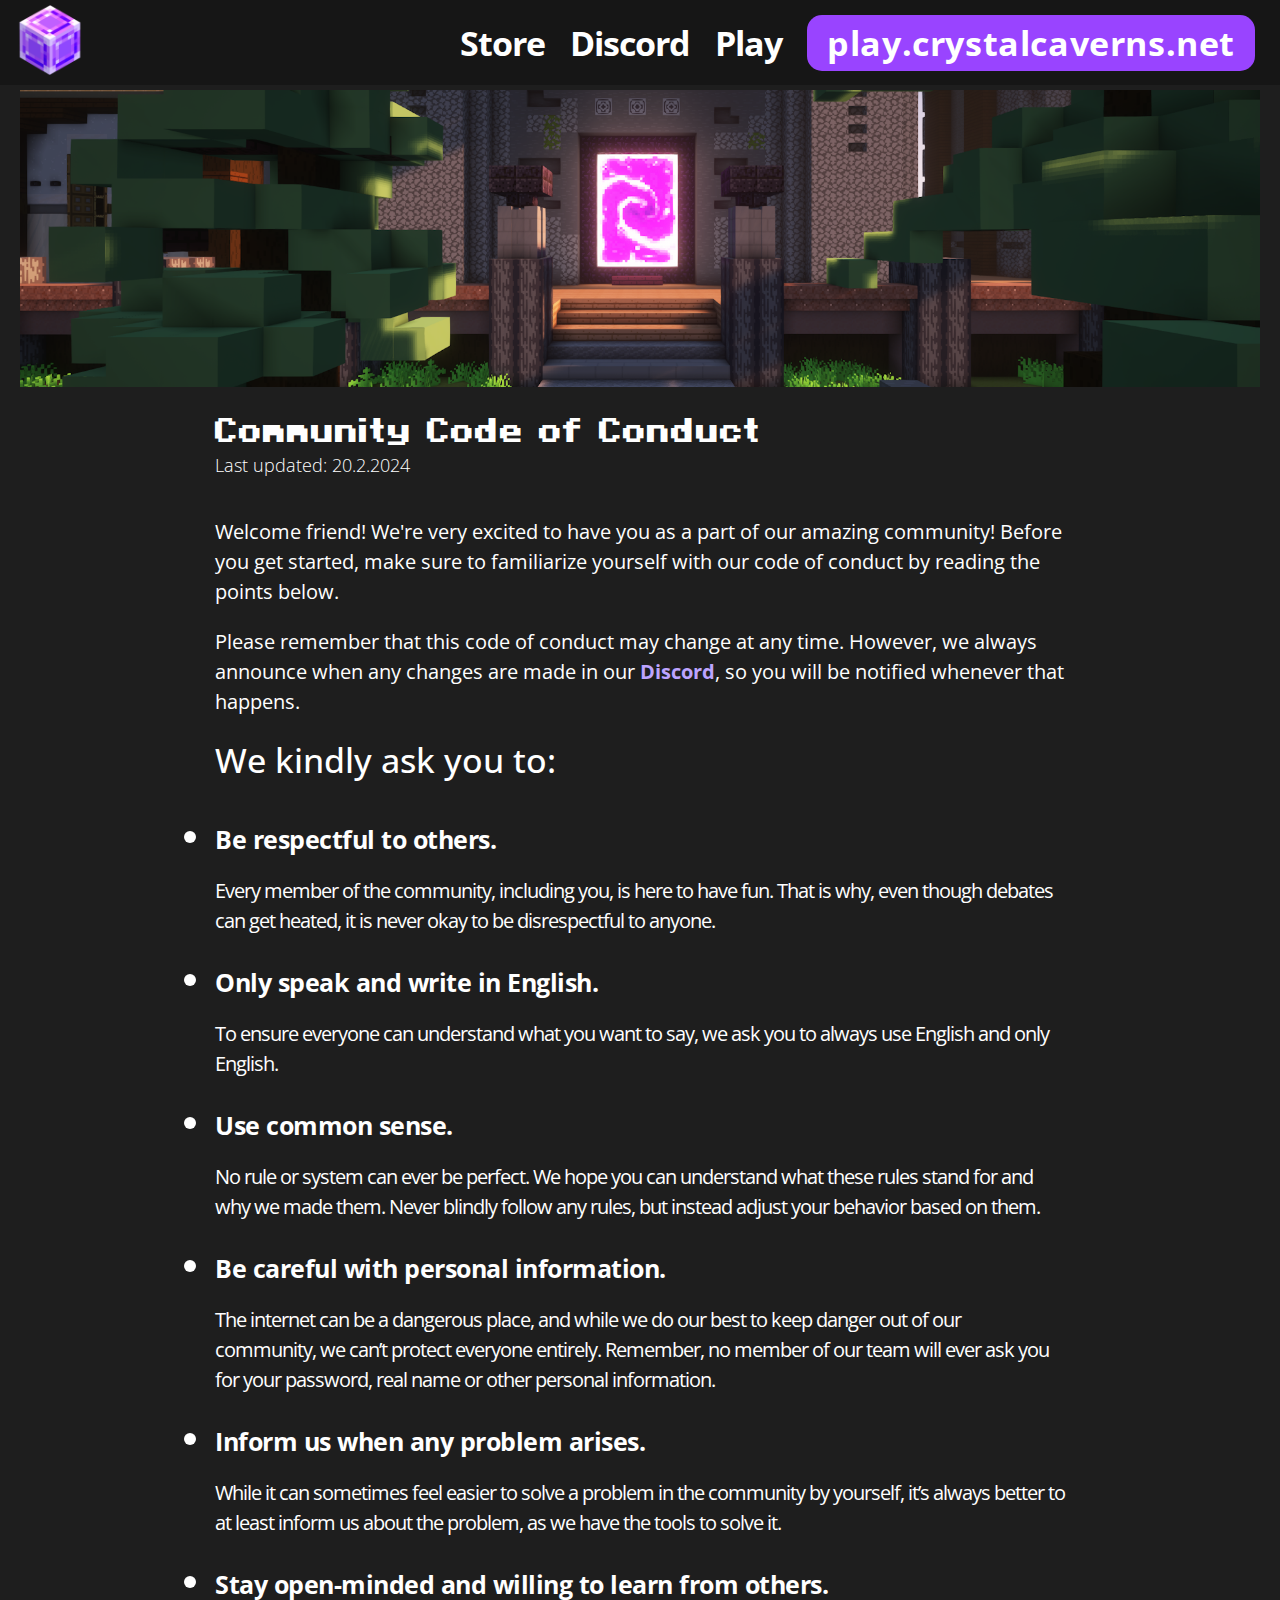
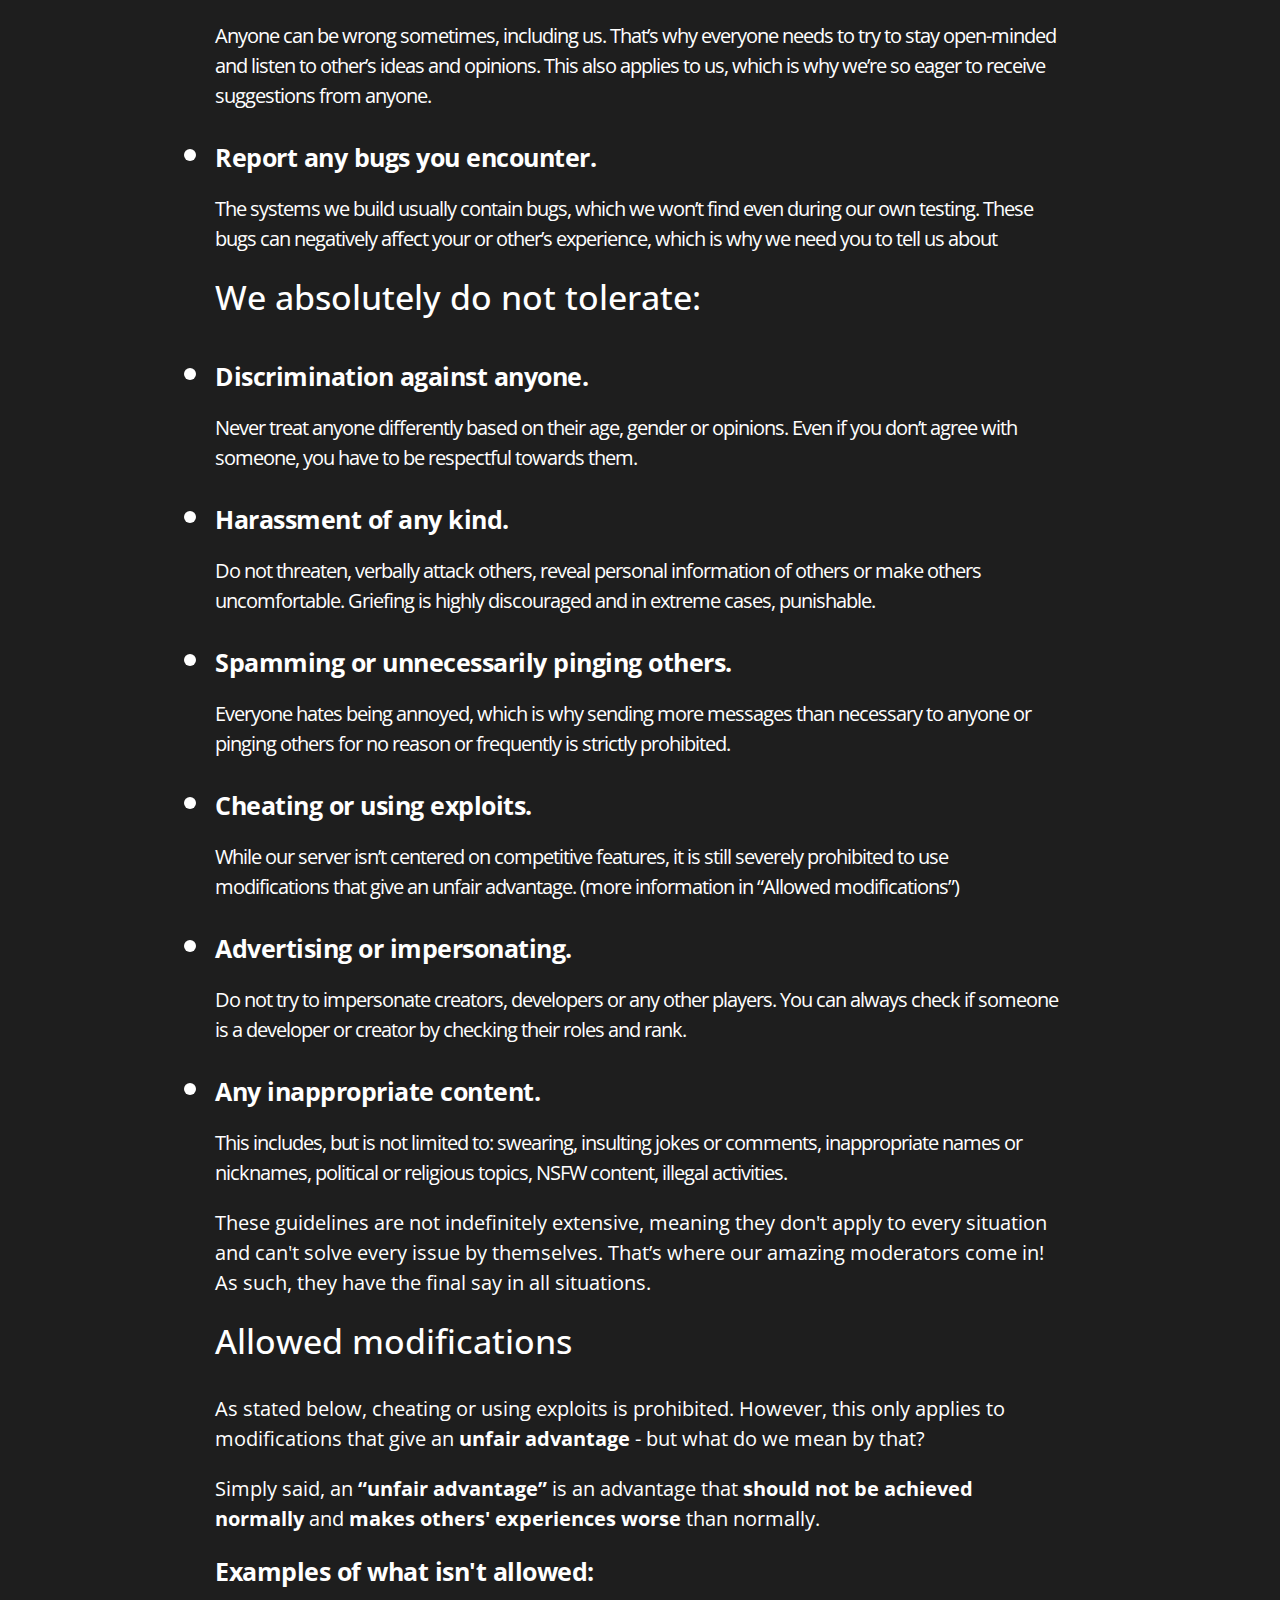
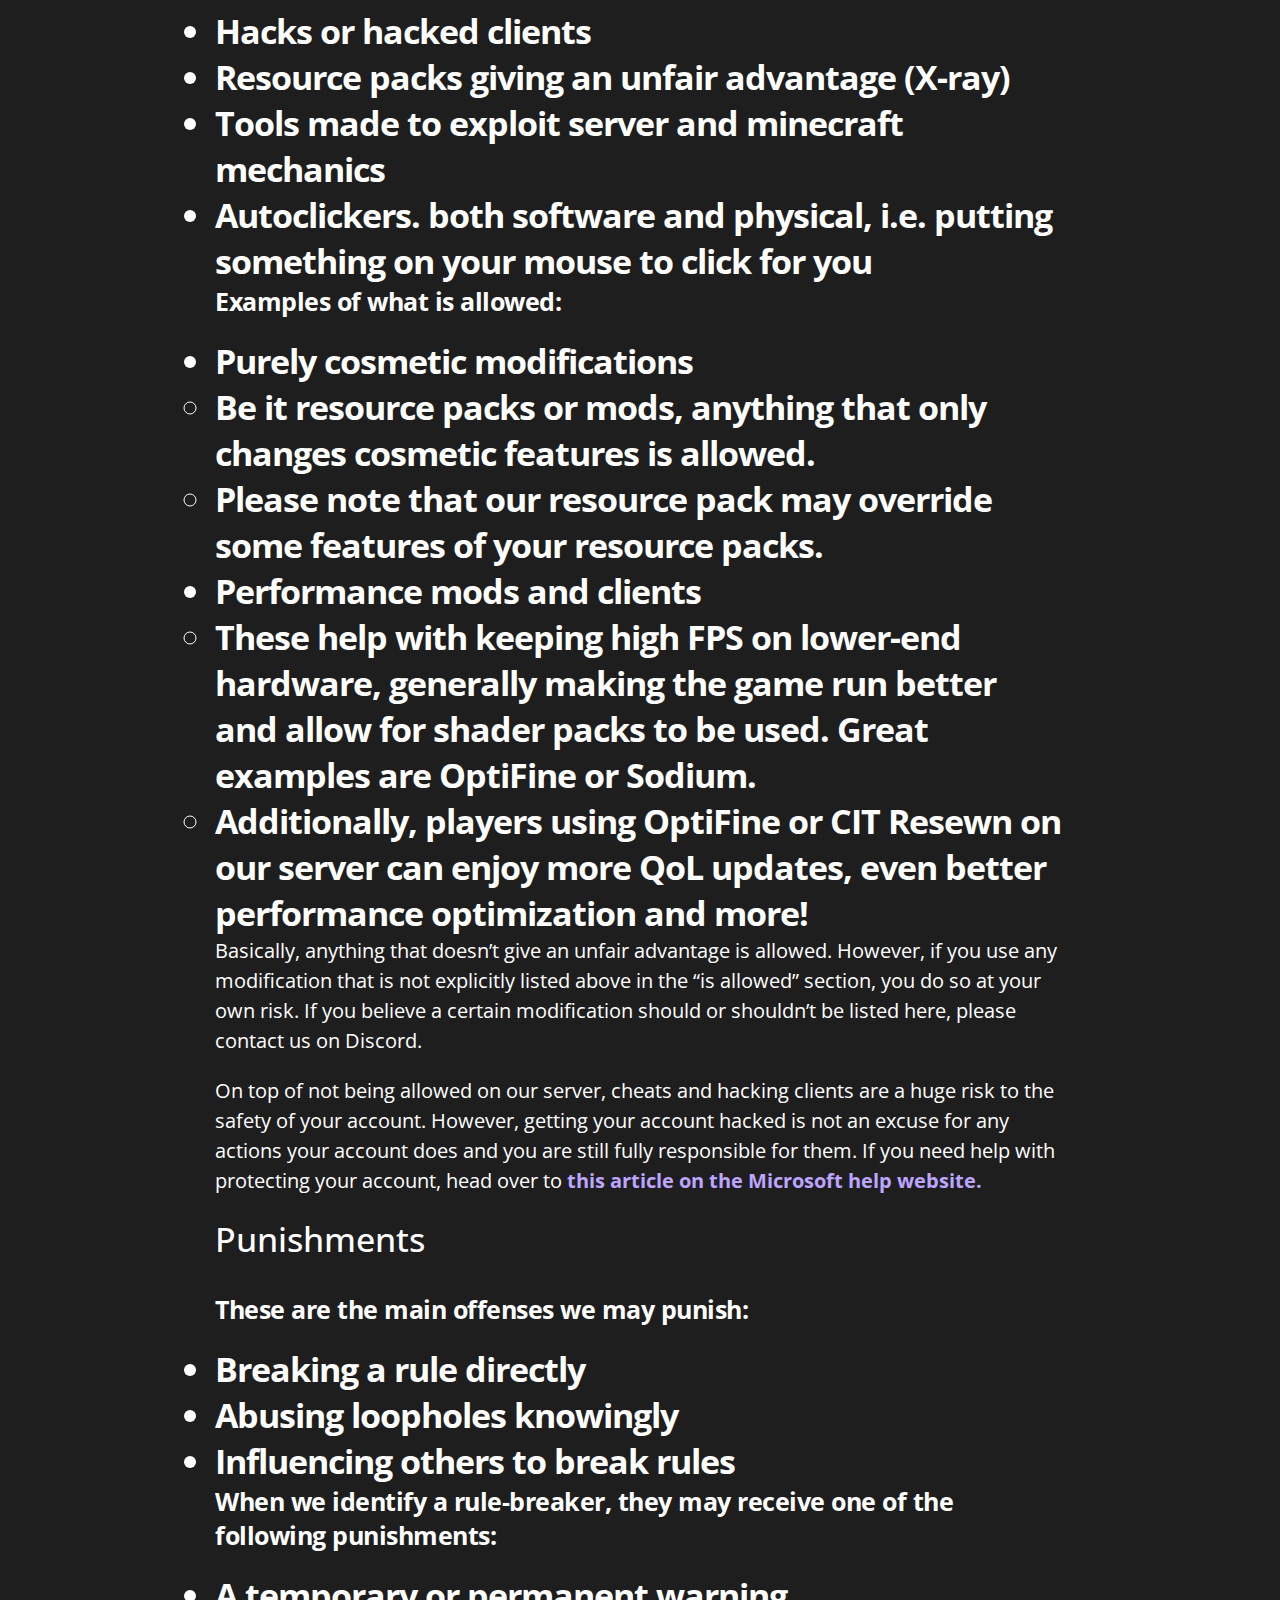
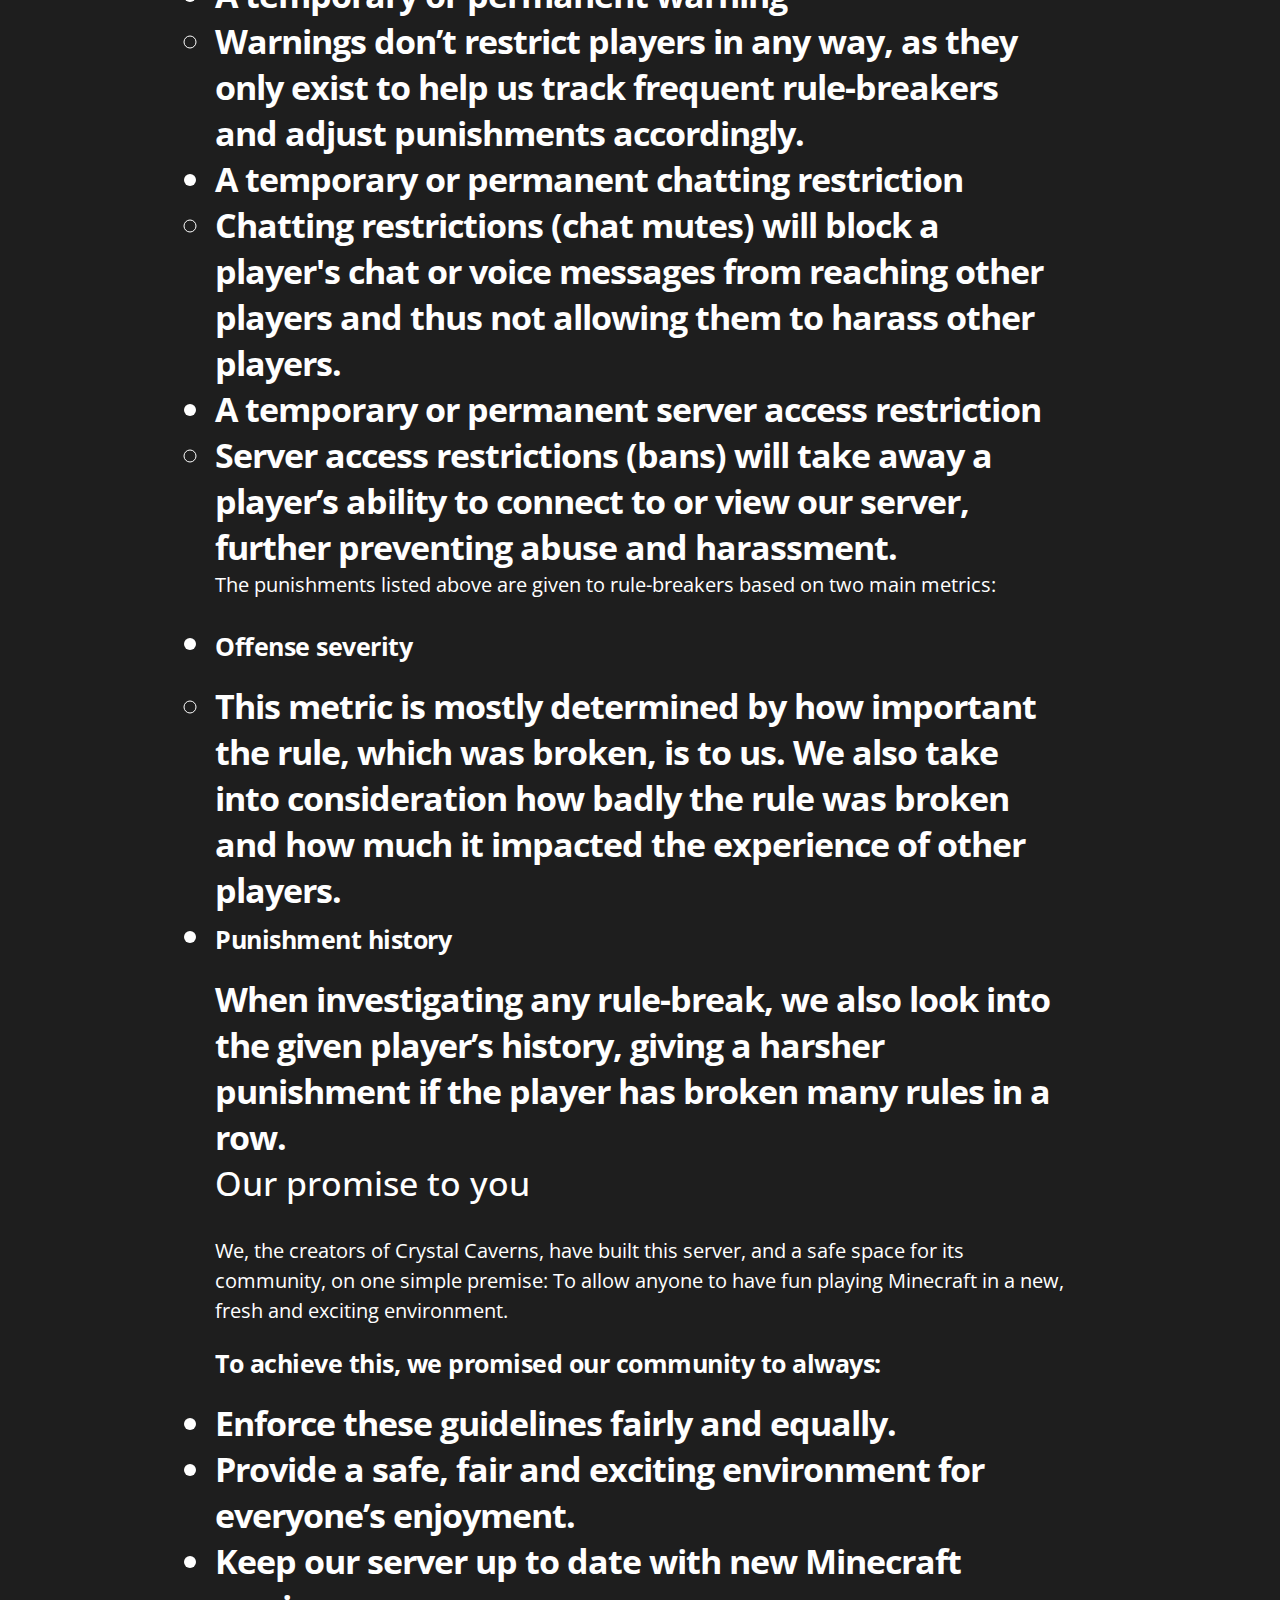
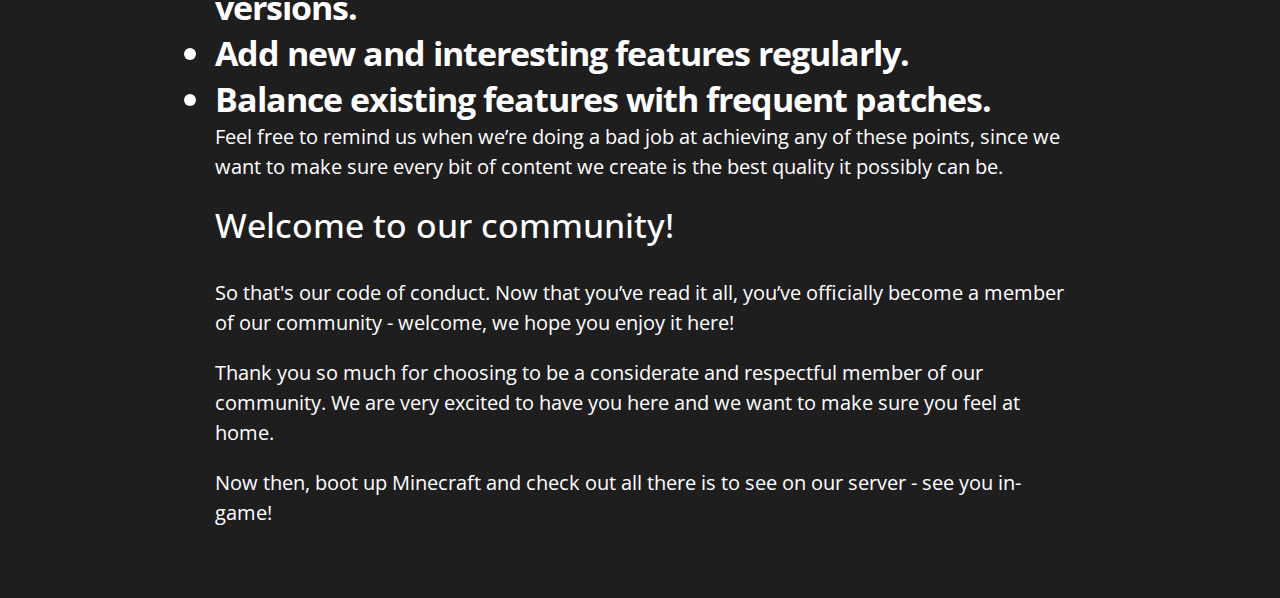
==== rules.html @ 0e547e4a "added rules which is the same as coc" ====
<!DOCTYPE html>
<html lang="en">
<head>
  <meta charset="UTF-8">
  <meta http-equiv="X-UA-Compatible" content="IE=edge">
  <meta name="viewport" content="width=device-width, initial-scale=1.0">
  <title>Crystal Caverns | Code of Conduct</title>
  <link rel="icon" type="image/x-icon" href="../assets/images/favicon-150-150-logo.png">

  <!-- CSS Links -->
  <link rel="stylesheet" href="css/header.css">
  <link rel="stylesheet" href="css/general.css">
  <link rel="stylesheet" href="css/news.css">
  <link rel="stylesheet" href="css/news-post.css">

</head>
<body>
  <header>
    <a class="logo" href="/"><img class="logo" alt="Crystal Caverns Logo" src="../assets/images/icon-logo.webp"></a>
    <nav  class="top-nav">
      <ul>
        <li class="nav-hide navbar"><a target="_blank" href="https://store.crystalcaverns.net">Store</a></li>
        <!-- <li class="nav-hide navbar"><a href="/">News</a></li> -->
        <li class="nav-hide navbar"><a target="_blank" href="https://discord.crystalcaverns.net">Discord</a></li>
        <!-- <li class="nav-hide navbar"><a href="">Roadmap</a></li> -->
        <li id="play-now" class="navbar"><a href="how-to-play.html">Play</a></li>
        <li id="ip">play.crystalcaverns.net</li>
      </ul>
    </nav>
  </header>
  <main>
    <img src="../assets/images/open-beta.webp" alt="Open beta is here!">
    <div class="title">
      <h1>Community Code of Conduct</h1>
      <h4>Last updated: 20.2.2024</h4>
    </div>
    <section class="article">
      <p>Welcome friend! We're very excited to have you as a part of our amazing community! Before you get started, make sure to familiarize yourself with our code of conduct by reading the points below.</p>
      <p class="callout">Please remember that this code of conduct may change at any time. However, we always announce when any changes are made in our <a href="https://discord.crystalcaverns.net">Discord</a>, so you will be notified whenever that happens.</p>
      <h2>We kindly ask you to:</h2>
      <ul>
        <li>
          <h3>Be respectful to others.</h3>
          <p>Every member of the community, including you, is here to have fun. That is why, even though debates can get heated, it is never okay to be disrespectful to anyone.
          </p>
        </li>
        <li>
          <h3>Only speak and write in English.</h3>
          <p>To ensure everyone can understand what you want to say, we ask you to always use English and only English.</p>
        </li>
        <li>
          <h3>Use common sense.</h3>
          <p>No rule or system can ever be perfect. We hope you can understand what these rules stand for and why we made them. Never blindly follow any rules, but instead adjust your behavior based on them.</p>
        </li>
        <li>
          <h3>Be careful with personal information.</h3>
          <p>The internet can be a dangerous place, and while we do our best to keep danger out of our community, we can’t protect everyone entirely. Remember, no member of our team will ever ask you for your password, real name or other personal information.</p>
        </li>
        <li>
          <h3>Inform us when any problem arises.</h3>
          <p>While it can sometimes feel easier to solve a problem in the community by yourself, it’s always better to at least inform us about the problem, as we have the tools to solve it.</p>
        </li>
        <li>
          <h3>Stay open-minded and willing to learn from others.</h3>
          <p>Anyone can be wrong sometimes, including us. That’s why everyone needs to try to stay open-minded and listen to other’s ideas and opinions. This also applies to us, which is why we’re so eager to receive suggestions from anyone.</p>
        </li>
        <li>
          <h3>Report any bugs you encounter.</h3>
          <p>The systems we build usually contain bugs, which we won’t find even during our own testing. These bugs can negatively affect your or other’s experience, which is why we need you to tell us about</p>
        </li>
      </ul>
      <h2>We absolutely do not tolerate:</h2>
      <ul>
        <li>
          <h3>Discrimination against anyone.</h3>
          <p>Never treat anyone differently based on their age, gender or opinions. Even if you don’t agree with someone, you have to be respectful towards them.</p>
        </li>
        <li>
          <h3>Harassment of any kind.</h3>
          <p>Do not threaten, verbally attack others, reveal personal information of others or make others uncomfortable. Griefing is highly discouraged and in extreme cases, punishable.</p>
        </li>
        <li>
          <h3>Spamming or unnecessarily pinging others.</h3>
          <p>Everyone hates being annoyed, which is why sending more messages than necessary to anyone or pinging others for no reason or frequently is strictly prohibited.</p>
        </li>
        <li>
          <h3>Cheating or using exploits.</h3>
          <p>While our server isn’t centered on competitive features, it is still severely prohibited to use modifications that give an unfair advantage. (more information in “Allowed modifications”)</p>
        </li>
        <li>
          <h3>Advertising or impersonating.</h3>
          <p>Do not try to impersonate creators, developers or any other players. You can always check if someone is a developer or creator by checking their roles and rank.</p>
        </li>
        <li>
          <h3>Any inappropriate content.</h3>
          <p>This includes, but is not limited to: swearing, insulting jokes or comments, inappropriate names or nicknames, political or religious topics, NSFW content, illegal activities.</p>
        </li>
      </ul>
      <p class="callout">These guidelines are not indefinitely extensive, meaning they don't apply to every situation and can't solve every issue by themselves. That’s where our amazing moderators come in! As such, they have the final say in all situations.</p>
      <h2>Allowed modifications</h2>
      <p>As stated below, cheating or using exploits is prohibited. However, this only applies to modifications that give an <strong>unfair advantage</strong> - but what do we mean by that? </p>
      <p>Simply said, an <strong>“unfair advantage”</strong> is an advantage that <strong>should not be achieved normally</strong> and <strong>makes others' experiences worse</strong> than normally.</p>

      <h3>Examples of what isn't allowed:</h3>
      <ul>
        <li>Hacks or hacked clients</li>
        <li>Resource packs giving an unfair advantage (X-ray)</li>
        <li>Tools made to exploit server and minecraft mechanics</li>
        <li>Autoclickers. both software and physical, i.e. putting something on your mouse to click for you</li>
      </ul>
      <h3>Examples of what is allowed:</h3>
      <ul>
        <li>
          Purely cosmetic modifications
          <ul>
            <li>Be it resource packs or mods, anything that only changes cosmetic features is allowed.
            </li>
            <li>Please note that our resource pack may override some features of your resource packs. 
            </li>
          </ul>
          <li>Performance mods and clients
            <ul>
              <li>These help with keeping high FPS on lower-end hardware, generally making the game run better and allow for shader packs to be used. Great examples are OptiFine or Sodium.                <li>Additionally, players using OptiFine or CIT Resewn on our server can enjoy more QoL updates, even better performance optimization and more!
                </li>
              </li>
            </ul>
          </li>
        </li>
      </ul>
      <p>Basically, anything that doesn’t give an unfair advantage is allowed. However, if you use any modification that is not explicitly listed above in the “is allowed” section, you do so at your own risk. If you believe a certain modification should or shouldn’t be listed here, please contact us on Discord.</p>
      <p class="callout">
        On top of not being allowed on our server, cheats and hacking clients are a huge risk to the safety of your account. However, getting your account hacked is not an excuse for any actions your account does and you are still fully responsible for them. If you need help with protecting your account, head over to <a href="https://support.xbox.com/en-US/help/account-profile/manage-account/compromised-account-solution">this article on the Microsoft help website.</a>
      </p>
      <h2>Punishments</h2>
      <h3>These are the main offenses we may punish:
      </h3>
      <ul>
        <li>Breaking a rule directly
        </li>
        <li>Abusing loopholes knowingly
        </li>
        <li>Influencing others to break rules
        </li>
      </ul>
      <h3>When we identify a rule-breaker, they may receive one of the following punishments:
      </h3>
      <ul>
        <li>A temporary or permanent warning
          <ul>
            <li>Warnings don’t restrict players in any way, as they only exist to help us track frequent rule-breakers and adjust punishments accordingly.
            </li>
          </ul>
        </li>
        <li>A temporary or permanent chatting restriction
          <ul>
            <li>Chatting restrictions (chat mutes) will block a player's chat or voice messages from reaching other players and thus not allowing them to harass other players.
            </li>
          </ul>
        </li>
        <li>A temporary or permanent server access restriction
          <ul>
            <li>Server access restrictions (bans) will take away a player’s ability to connect to or view our server, further preventing abuse and harassment.

            </li>
          </ul>
        </li>
      </ul>
      <p>The punishments listed above are given to rule-breakers based on two main metrics:
      </p>
      <ul>
        <li>
          <h3>Offense severity
          </h3>
          <ul>
            <li>This metric is mostly determined by how important the rule, which was broken, is to us. We also take into consideration how badly the rule was broken and how much it impacted the experience of other players.</li>
          </ul>
        </li>
        <li>
          <h3>Punishment history
          </h3>
          <ul>When investigating any rule-break, we also look into the given player’s history, giving a harsher punishment if the player has broken many rules in a row.
          </ul>
        </li>
      </ul>

      <h2>Our promise to you</h2>
      <p>We, the creators of Crystal Caverns, have built this server, and a safe space for its community, on one simple premise: To allow anyone to have fun playing Minecraft in a new, fresh and exciting environment.</p>

      <h3>To achieve this, we promised our community to always:</h3>
      <ul>
        <li>Enforce these guidelines fairly and equally.
        </li>
        <li>Provide a safe, fair and exciting environment for everyone’s enjoyment.
        </li>
        <li>Keep our server up to date with new Minecraft versions.</li>
        <li>Add new and interesting features regularly.
        </li>
        <li>Balance existing features with frequent patches.</li>
      </ul>
      <p class="callout">Feel free to remind us when we’re doing a bad job at achieving any of these points, since we want to make sure every bit of content we create is the best quality it possibly can be.
      </p>
      <h2>Welcome to our community!
      </h2>
      <p>So that's our code of conduct. Now that you’ve read it all, you’ve officially become a member of our community - welcome, we hope you enjoy it here!</p>
      <p>Thank you so much for choosing to be a considerate and respectful member of our community. We are very excited to have you here and we want to make sure you feel at home.</p>
      <p>Now then, boot up Minecraft and check out all there is to see on our server - see you in-game!</p>
    </section>
    

  </main>
</body>
</html>
---- css/header.css ----
header {
  width:100vw;
  max-width: 100%;
  display: flex;
  flex-direction: row;
  justify-content: space-between;
  padding:5px 15px;
  align-items: center;
  position: fixed;
  background-color: var(--grey);
  z-index: 1000;
  user-select: none;
  left:0;
  top:0;
}

.top-nav ul {
  display: flex;
  flex-direction: row;
  list-style-type: none;
  gap:25px;
  margin-right:10px;
  align-items: center;
}

.logo {
  aspect-ratio: 1/1;
  width:70px;
}

#ip {
  cursor:pointer;
  user-select:all;
  padding:5px 20px;
  background-color: var(--primary);
  border-radius: var(--border-radius);
  letter-spacing: 0.6px;
}
@media screen and (width < 550px) {
  header {
    padding: 5px; 
  }
  a {
    font-size: var(--heading-small);
  }
  .top-nav ul {
    gap:10px;
  }
}
/* Tablet */
@media screen and (width < 850px) {
  #ip {
    display:none;
  }
}
---- css/general.css ----
@import url('https://fonts.googleapis.com/css2?family=Open+Sans:wght@300;400;500;700&display=swap');
@import url(../assets/fonts/fonts.css);

html {
  display: grid;
  justify-items: center;
}
*{
  padding:0;
  margin:0;
  box-sizing: border-box;
  text-decoration: none;
}

:root{
  /* Colors */
  --primary: #9944FF;
  --secondary: #BDA4FF;
  --accent: #7152c6;
  --background: #1e1e1e;
  --grey: #161616;
  --text: #ffffff;
  --discord: #5865F2;

/* Sizing */
  --heading-large: 34px;
  --heading-small: 25px;
  --paragraph: 20px;
  --secondary-text:18px;

  --border-radius:15px;
  --default-margin:20px;

  /* Transitions */
  --default-btn-transition: 200ms ease-in-out;
  --font: 'Open Sans', sans-serif;

  /* Breakpoints */
  --breakpoint-mobile: 450px;
  --breakpoint-tablet: 850px;
  --breakpoint-laptop: 1024px;
  --breakpoint-desktop: 1500px;
}
/* Mobile */
@media screen and (width < 450px) {
  :root {
    /* Sizing */
    --heading-large: 25px;
    --heading-small: 22px;
    --paragraph: 16px;
    --secondary-text:14px;

    --default-margin:10px;
  }
}
/* Tablet */
@media screen and (width < 450px) {
  :root {
    /* Sizing */
    --heading-large: 30px;
    --heading-small: 24px;
    --paragraph: 18px;
    --secondary-text:16px;

    --default-margin:10px;
  }
}
@media screen and (width > 1500px) {
  .content-padding.content-padding {
    margin: 0 auto;
  }
}

.content-padding {
  margin:var(--default-margin);
  max-width: var(--breakpoint-desktop);
}


body {
  font-family: var(--font);
  background-color: #1e1e1e;
  color:var(--text);
}
li {
  font-size: var(--heading-large);
  font-weight: 700;
  letter-spacing: -1px;
}

h1 {
  font-size: var(--heading-large);
  font-weight: 700;
  letter-spacing: -1px;
  margin-bottom: 30px;
  font-family: 'Minecraft';
  letter-spacing: 1px;
}

h2 {
  font-size: var(--heading-large);
  font-weight: 500;
  margin-bottom: 30px;
}

h3 {
  font-size: var(--heading-small);
  font-weight: 700;
  letter-spacing: -0.5px;
  margin-bottom: 20px;
}

h4 {
  font-size: var(--secondary-text);
  font-weight: 300;
}

p {
  font-size: var(--paragraph);
  font-weight: 400;
  line-height: 1.7;
}


/* Clickable elements and active states */


a {
  color:white;
  transition: color 150ms;
}
a:hover{
  color: var(--primary);
}

/* Default button styles */

button {
  font-family:var(--font);
}
.btn-primary {
  background-color: var(--primary);
  border:none;
  color:var(--text);
  font-size:var(--heading-large);
  font-weight: bold;
  padding:15px;
  font-family: 'Minecraft';
  cursor: pointer;
  letter-spacing: 2px;
  transition: transform var(--default-btn-transition), filter 150ms ease;
}

.btn-primary:hover {
  transform:scale(105%, 105%);
  filter: saturate(120%);
}

.btn-primary:active {
  filter:saturate(160%);
}

.btn-secondary {
  background-color: inherit;
  border: 5px solid var(--secondary);
  color:var(--secondary);
  background-color: var(--grey);
  font-size:var(--heading-large);
  font-weight: 500;
  padding:15px;
  cursor: pointer;
  letter-spacing: 2px;
  font-family: 'Minecraft';
  transition: box-shadow 300ms ease, filter 150ms ease, transform var(--default-btn-transition);
}

.btn-secondary:hover {
  filter:brightness(110%);
  transform:scale(105%, 105%);
}

.btn-secondary:active {
  filter:brightness(130%);
}

.horizontally-centered {
  transform: translateX(-50%);
  left:50%;
  position: absolute;
}
.discord.discord {
  background-color: var(--discord);
}
---- css/news.css ----
.news {
  margin-top:20px;
  display:grid;

  & p {
    margin-bottom: 35px;
    overflow-y: hidden;
  }
  & .btn-primary {
    font-size:var(--heading-large);
    padding: 15px;
    width:100%;
    margin-top: auto;
    
  }
  & #find-out-more {
    padding:15px 30px;
    font-size:var(--heading-large);
    width:60%;
    margin: 0 auto 50px auto;
  }
  & img {
    width:100%;
    aspect-ratio: 1/1;
    object-fit: cover;
    margin-bottom:10px;
  }
}
.news-posts-container {
  display: grid;
  grid-template-columns: repeat(auto-fit, minmax(300px, 1fr));
  gap: var(--default-margin);
  margin-bottom:40px;
}
.post {
  border-radius: var(--border-radius);
  background-color: var(--grey);
  padding:25px;
  position: relative;
  display:flex;
  flex-direction: column;
  justify-content: space-between;

}

/* Tablet */
@media screen and (width < 850px) {
  #find-out-more#find-out-more {
    /* This is vile but it works */
    width: 90%;
  }
  .btn-primary.btn-primary {
    width: 100%;
  }
}
---- css/news-post.css ----
body {
  margin-top:70px;
  padding:var(--default-margin);
}
img {
  width: 100vw;
  max-width: 100%;
  object-fit: cover;
}
img:first-child {
  
  max-height: 33svh;
}
.title {
  max-width: var(--breakpoint-tablet);
  margin: 0 auto;
  & h1 {
    margin: 20px 0 0 0;
  }
  & h4 {
    margin-bottom:40px;
  }
}
.article {
  max-width: var(--breakpoint-tablet);
  margin: 0 auto 50px auto;
  & h1 {
    font-size: var(--heading-small);
    color: var(--secondary);
    margin-top:25px;
    margin-bottom:5px;
  }
  & p {
    margin-bottom:20px;
    text-align: left;
    line-height: 1.5;
  }
  & img {
    margin: 5px 0 20px 0;
  }
  & a {
    color: var(--secondary);
    font-weight: bold;
  }
  & a:hover {
    filter: saturate(3);
  }
}
.highlight {
  font-family: 'Minecraft';
  color: var(--secondary);
  font-weight: bold;
  user-select: all;
}
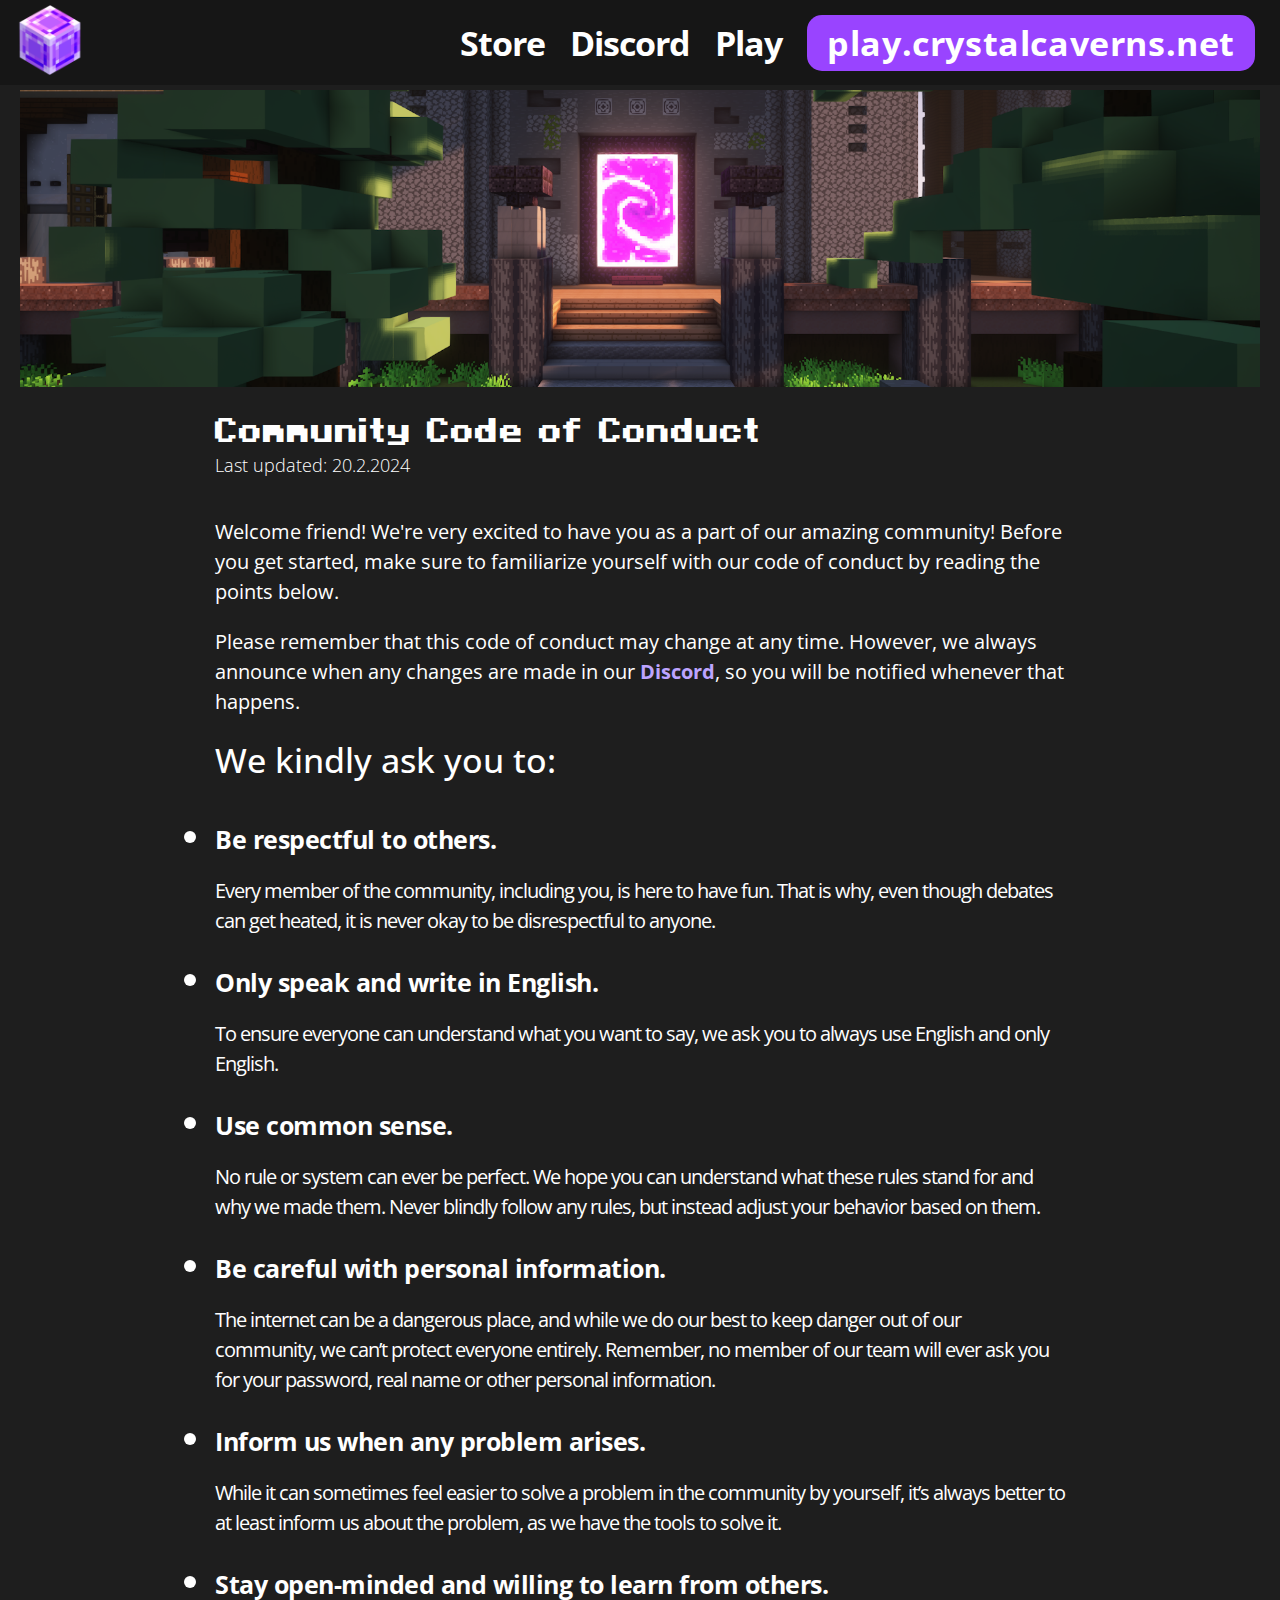
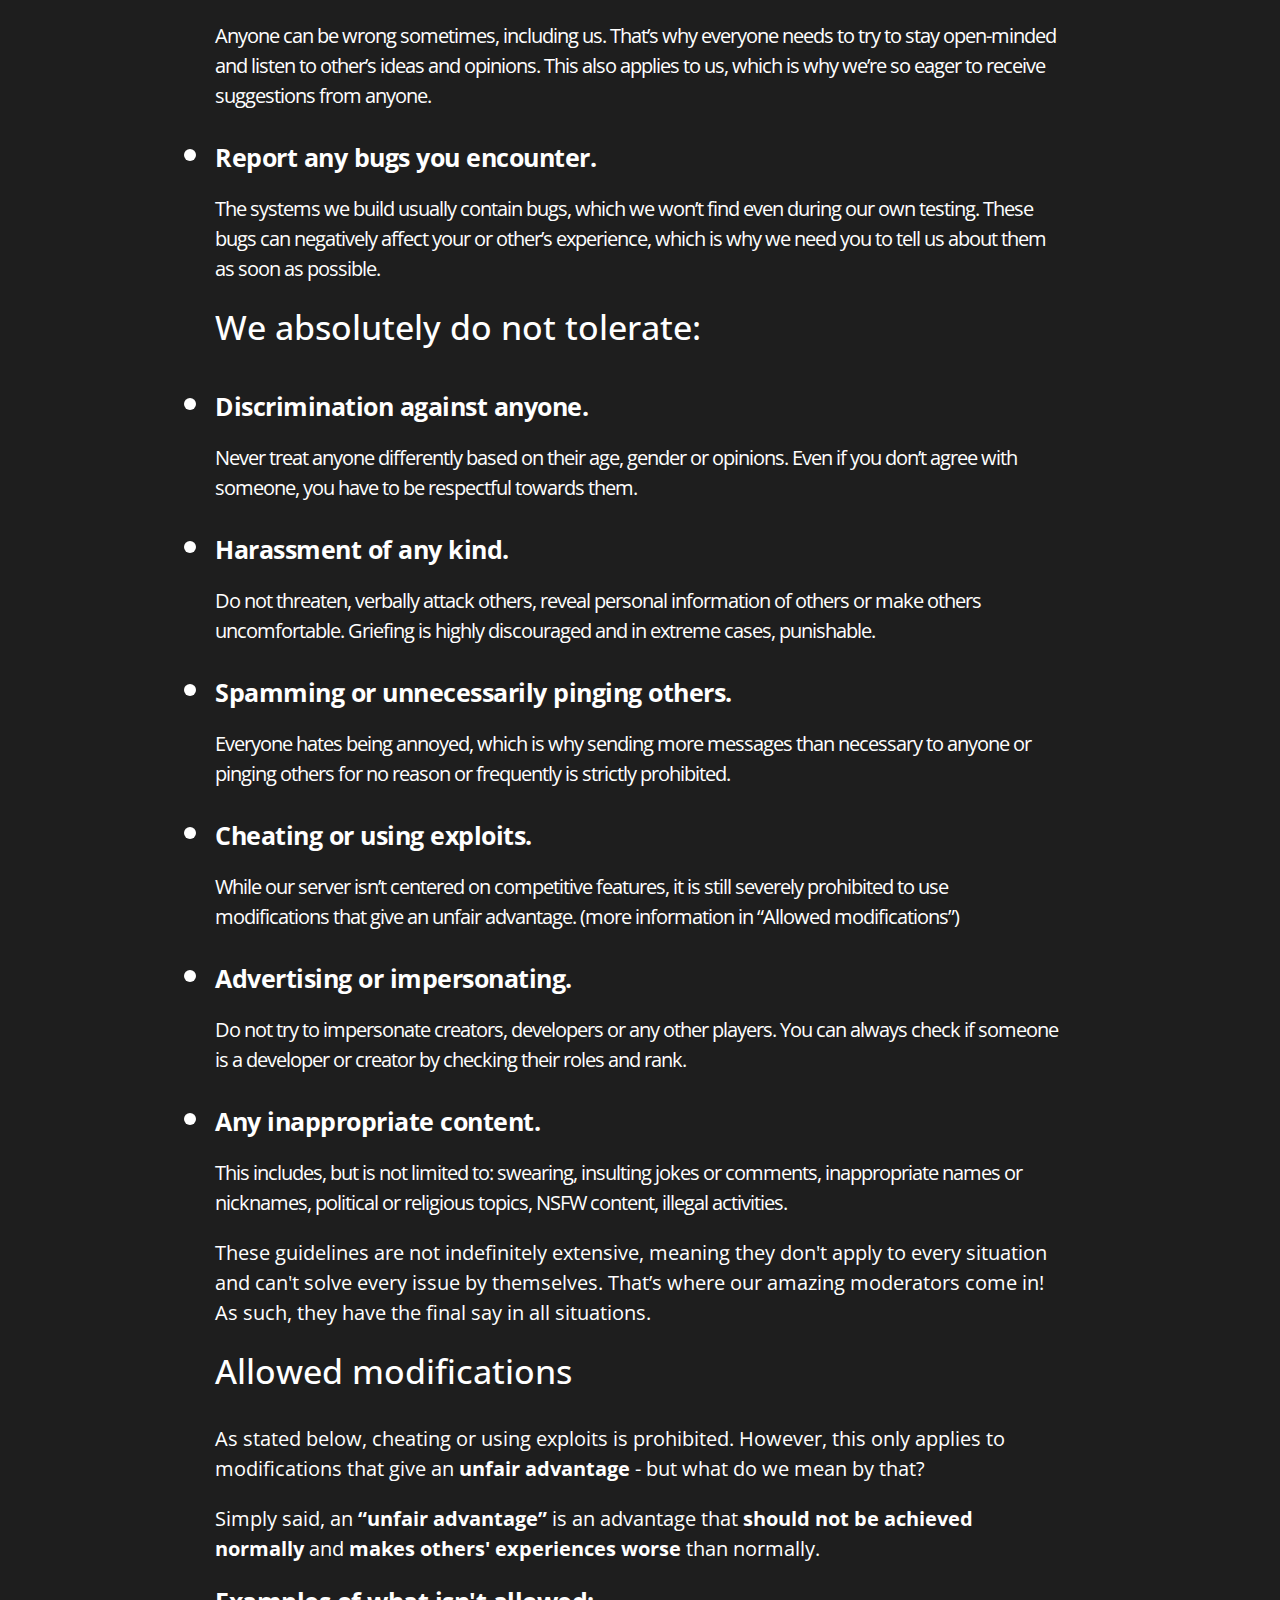
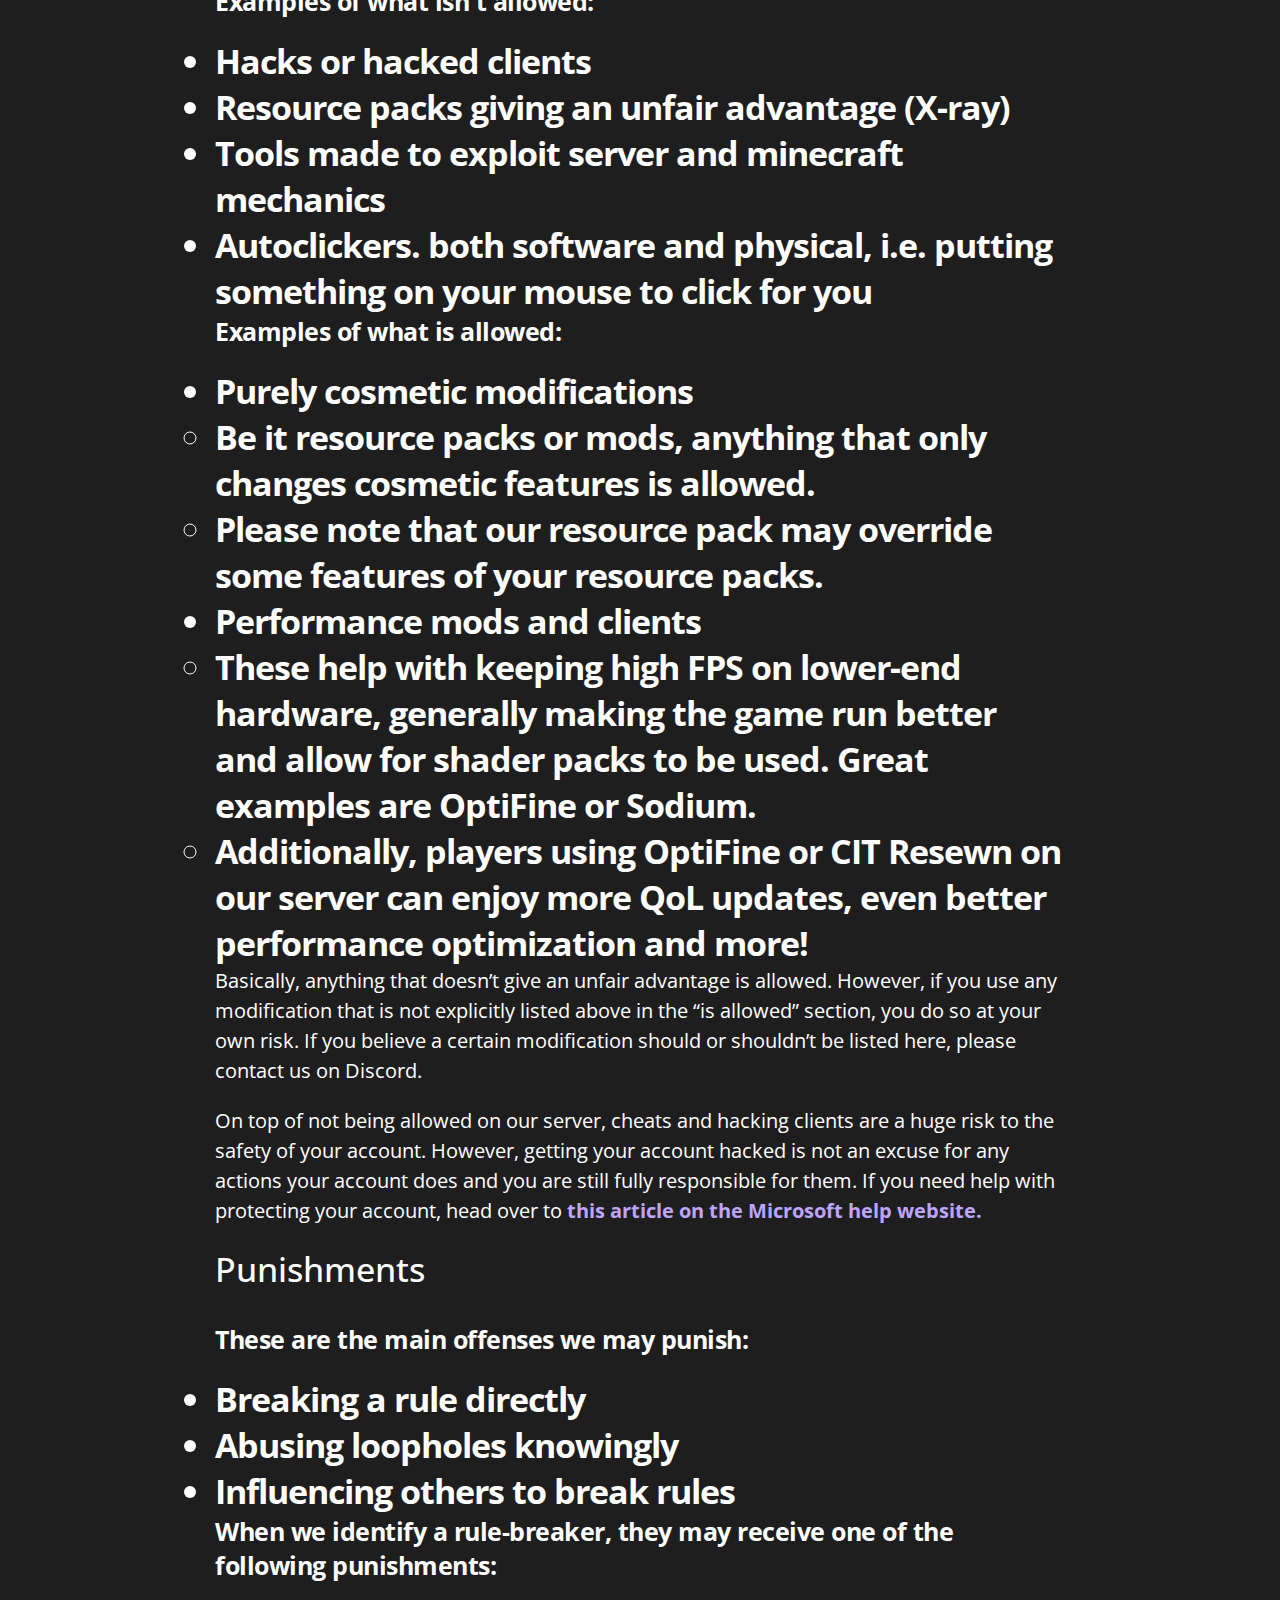
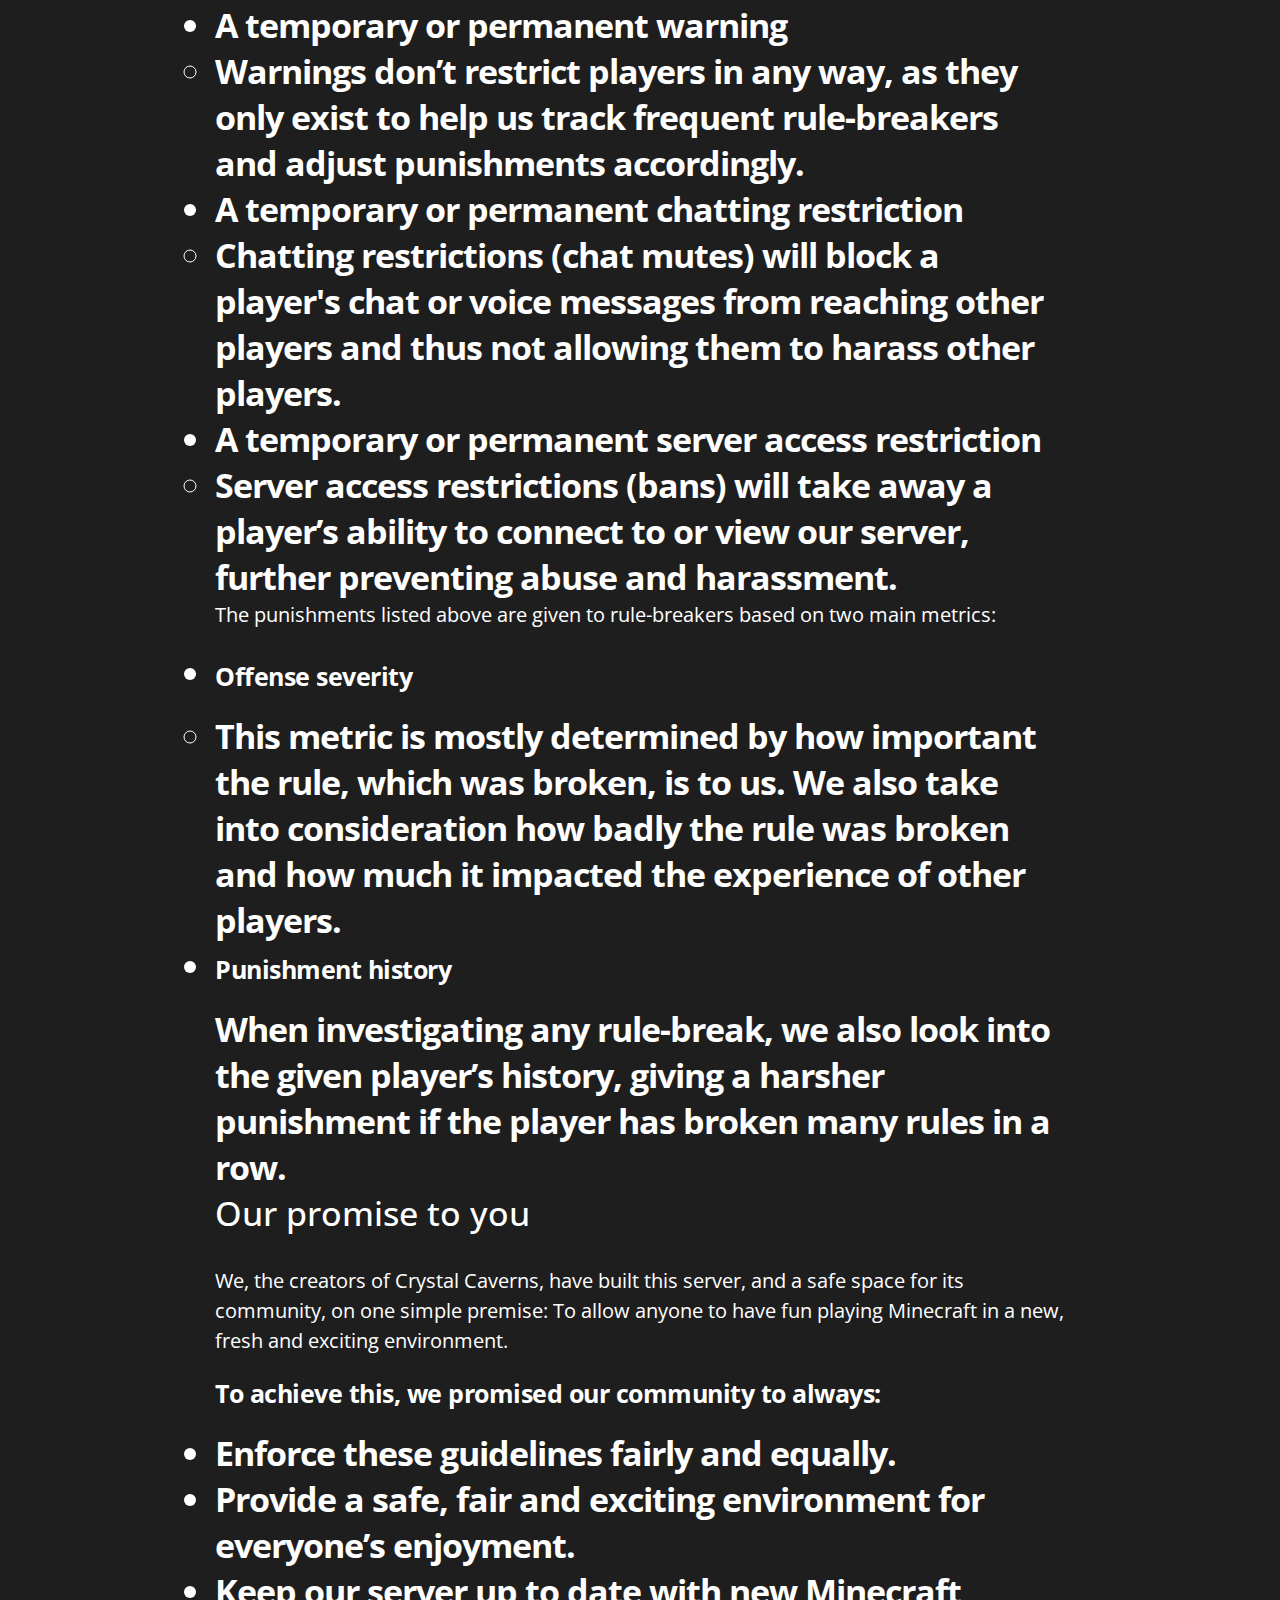
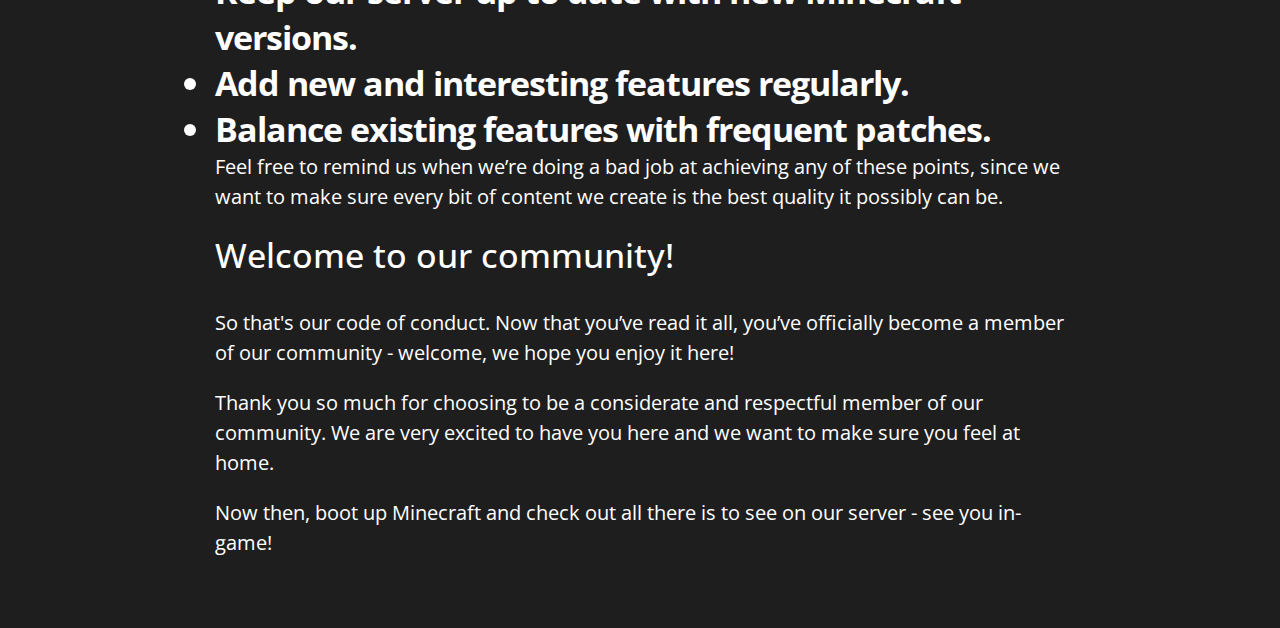
==== commit 99764140: "changes" ====
--- a/rules.html
+++ b/rules.html
@@ -66,7 +66,7 @@
         </li>
         <li>
           <h3>Report any bugs you encounter.</h3>
-          <p>The systems we build usually contain bugs, which we won’t find even during our own testing. These bugs can negatively affect your or other’s experience, which is why we need you to tell us about</p>
+          <p>The systems we build usually contain bugs, which we won’t find even during our own testing. These bugs can negatively affect your or other’s experience, which is why we need you to tell us about them as soon as possible.</p>
         </li>
       </ul>
       <h2>We absolutely do not tolerate:</h2>
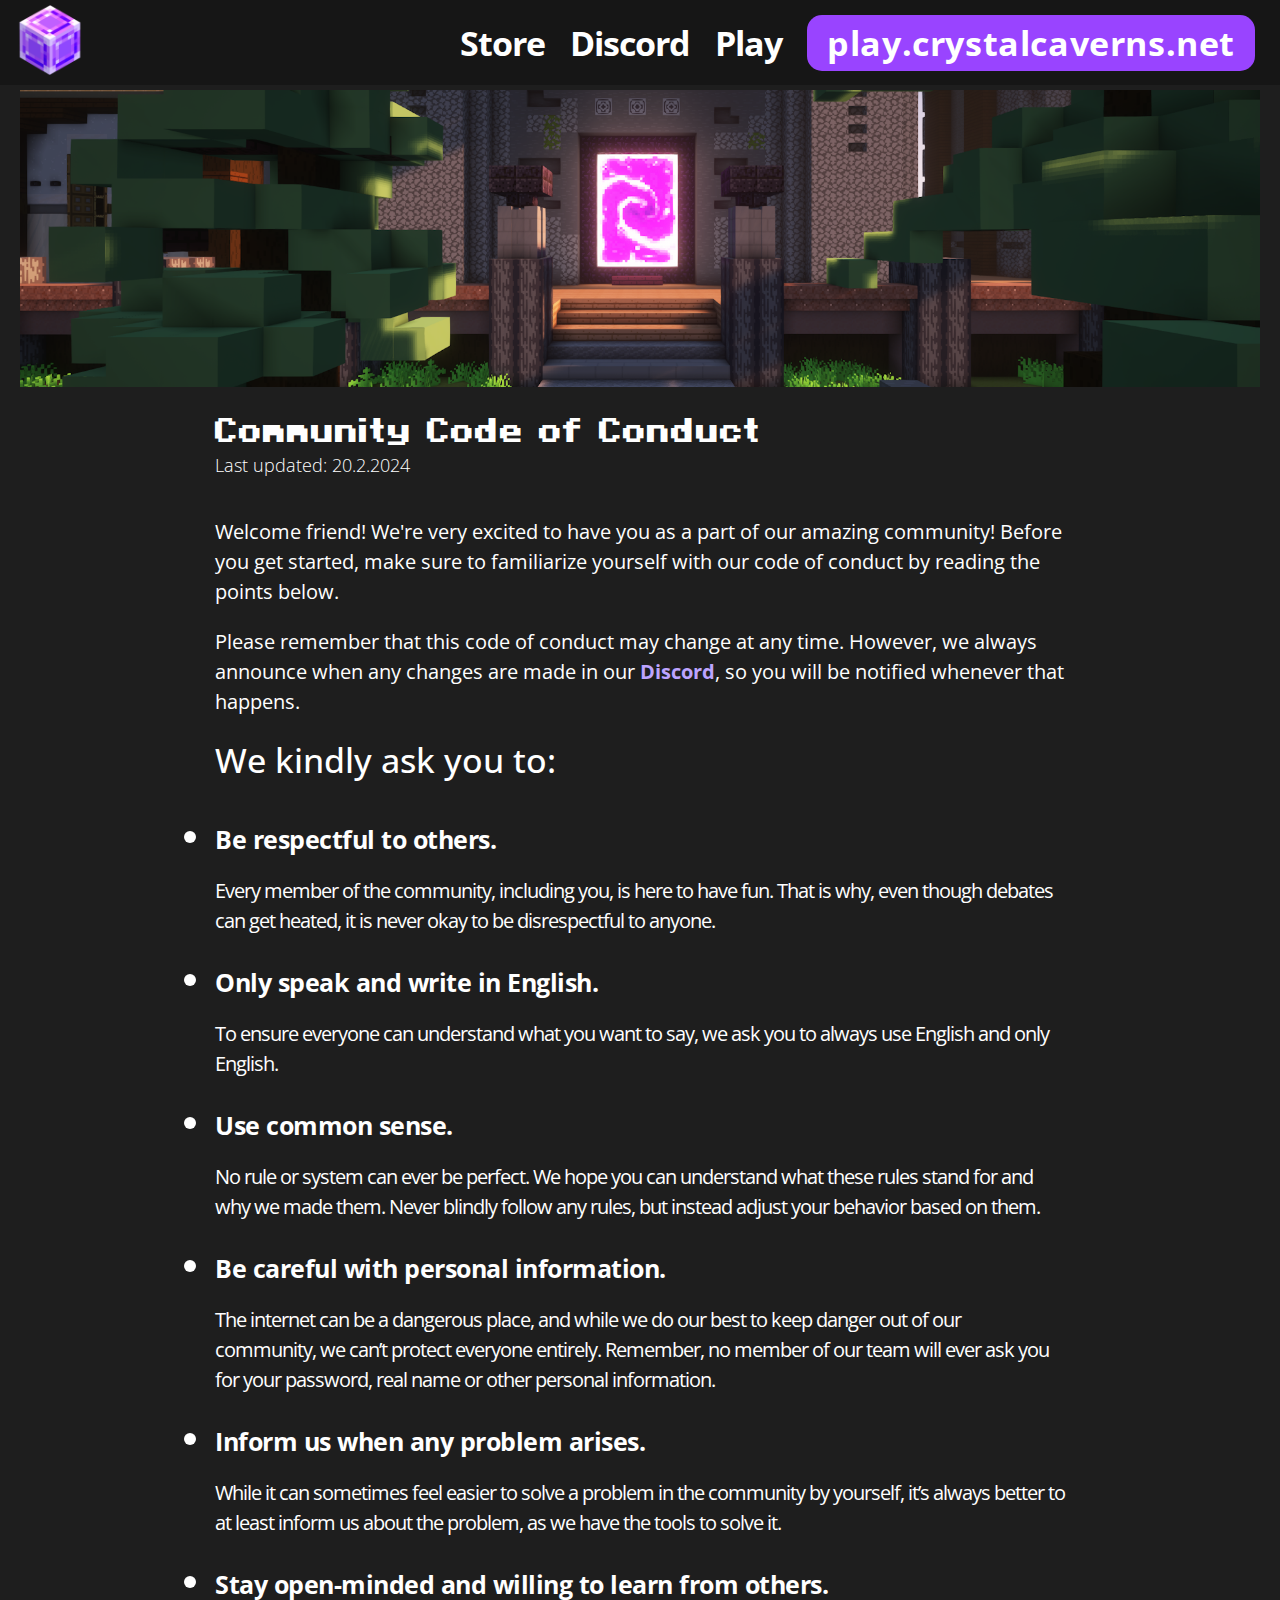
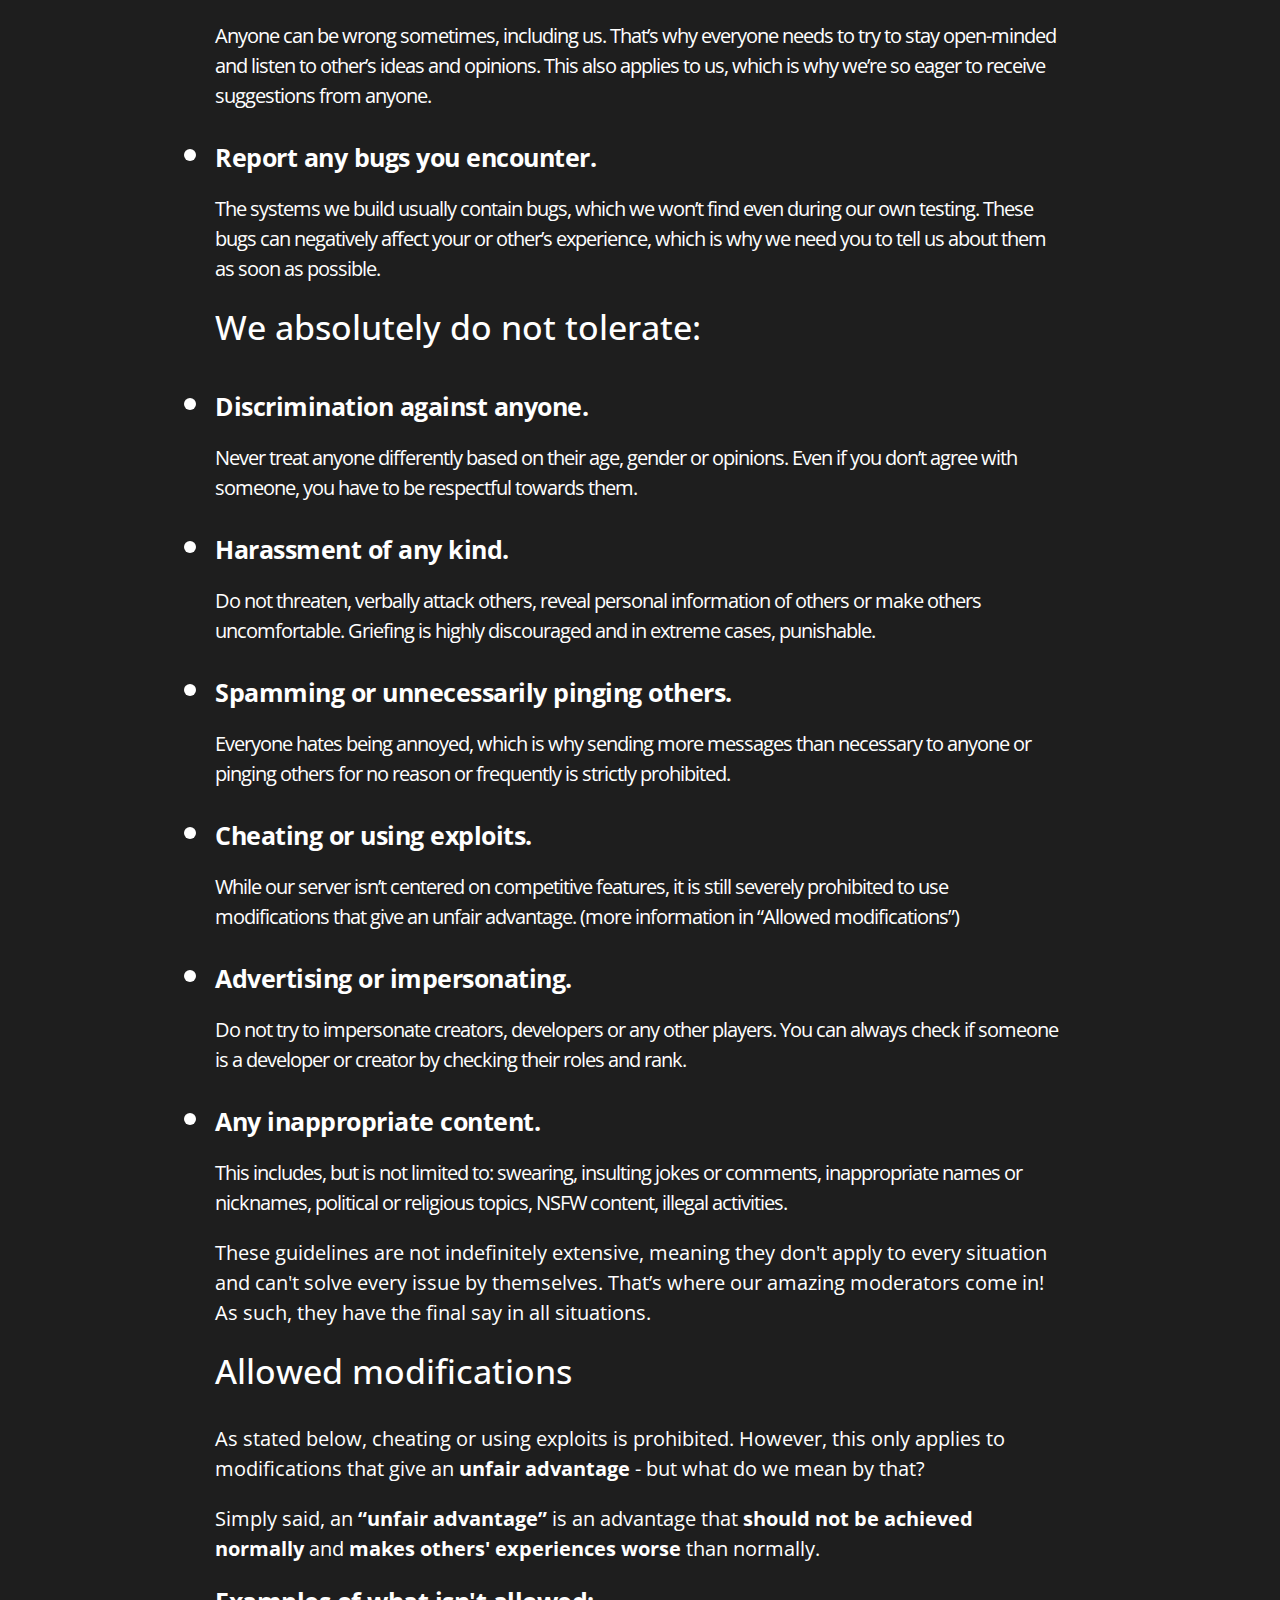
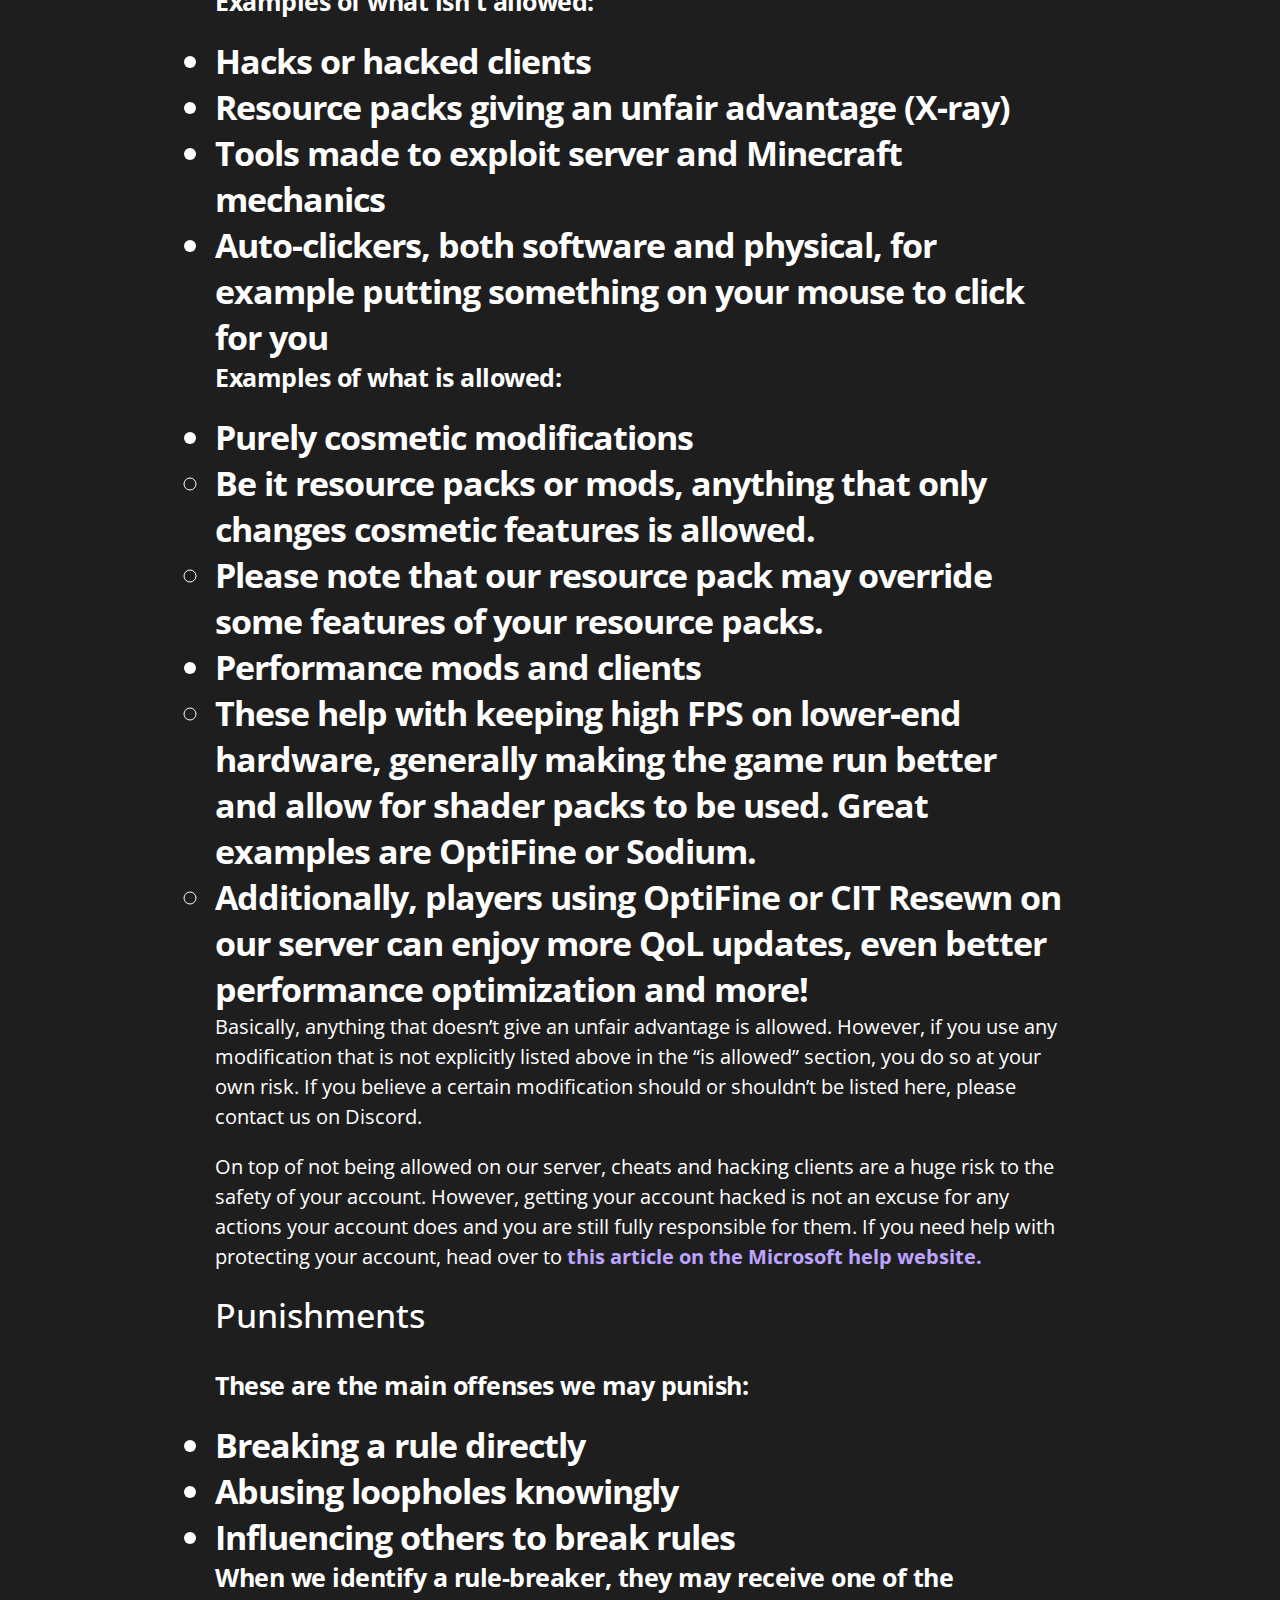
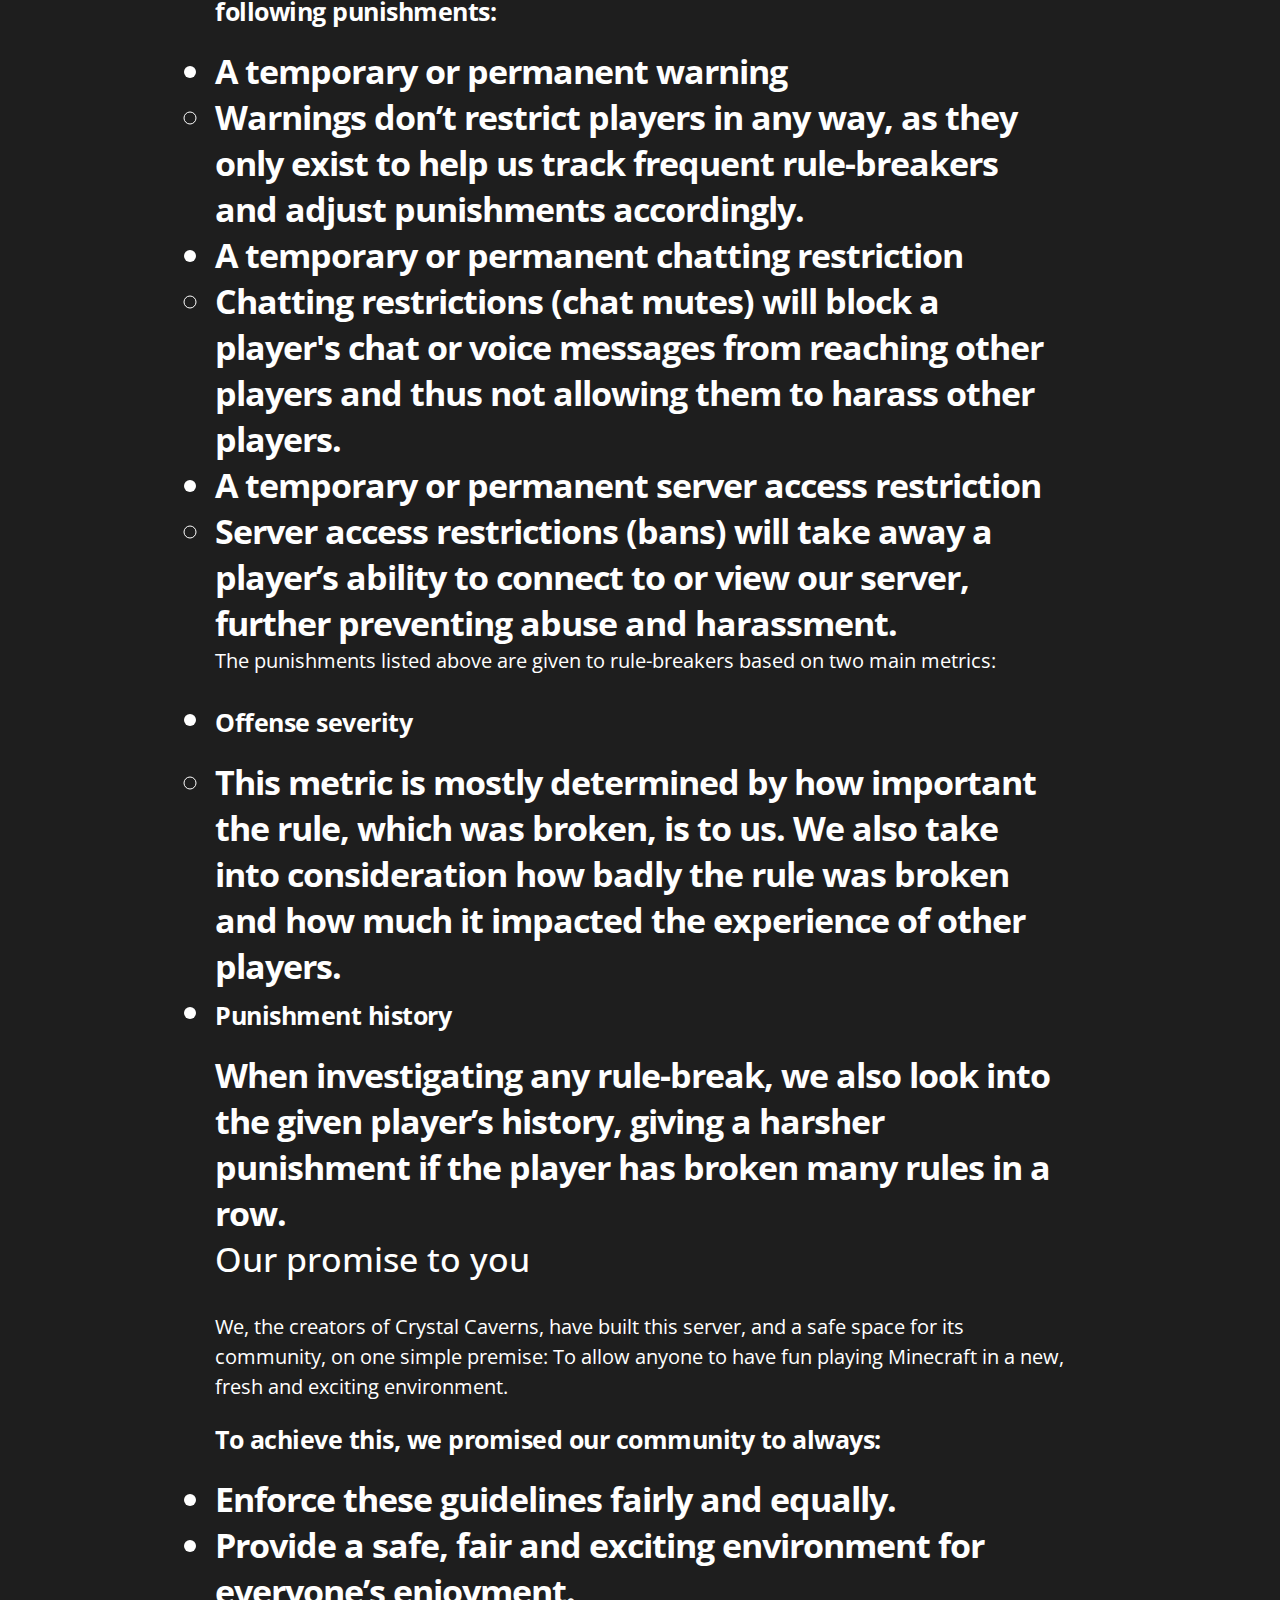
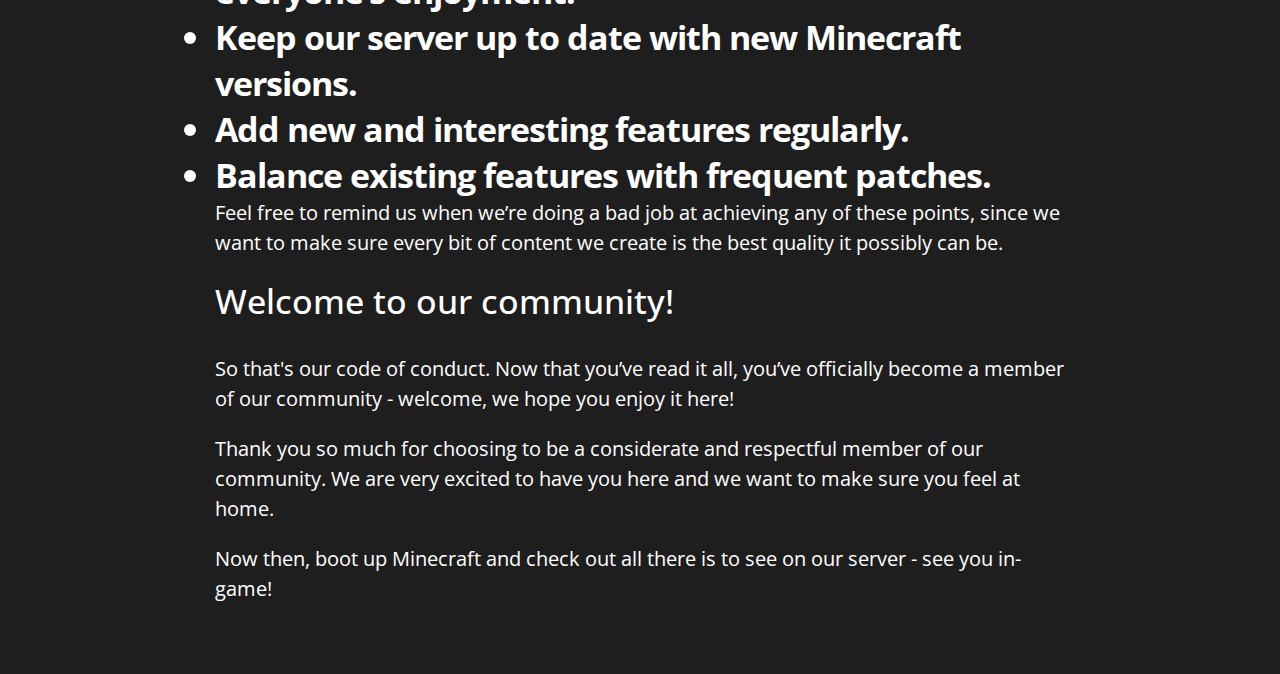
==== commit f823ea21: "fixed spelling mistakes" ====
--- a/rules.html
+++ b/rules.html
@@ -105,8 +105,8 @@
       <ul>
         <li>Hacks or hacked clients</li>
         <li>Resource packs giving an unfair advantage (X-ray)</li>
-        <li>Tools made to exploit server and minecraft mechanics</li>
-        <li>Autoclickers. both software and physical, i.e. putting something on your mouse to click for you</li>
+        <li>Tools made to exploit server and Minecraft mechanics</li>
+        <li>Auto-clickers, both software and physical, for example putting something on your mouse to click for you</li>
       </ul>
       <h3>Examples of what is allowed:</h3>
       <ul>
